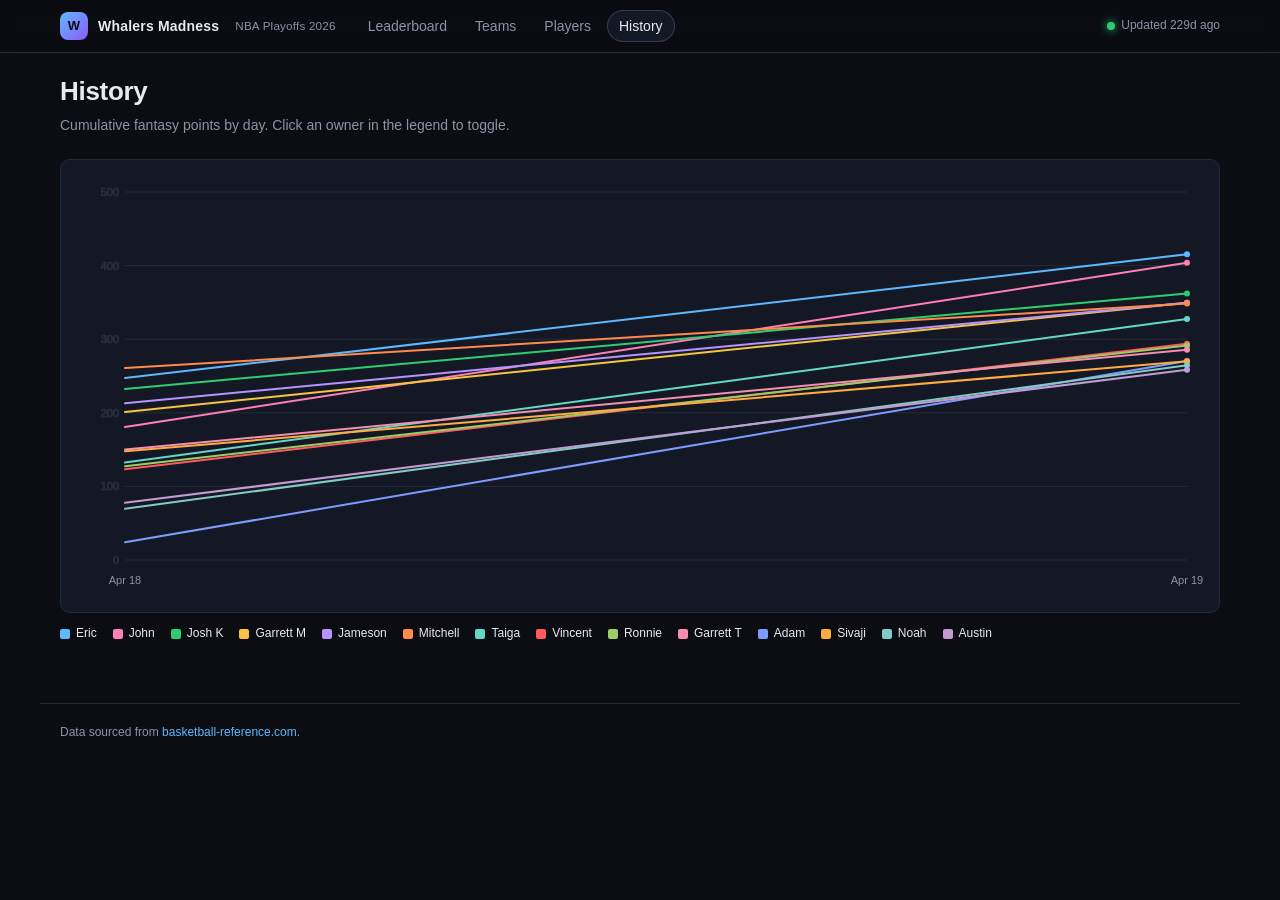
==== history.html @ 72599ed0 "feat: initial Whalers Madness NBA playoff fantasy site Static site with leaderboard, team detail, pl" ====
<!doctype html>
<html lang="en">
<head>
  <meta charset="utf-8">
  <meta name="viewport" content="width=device-width,initial-scale=1">
  <title>History · Whalers Madness</title>
  <link rel="icon" href="data:image/svg+xml;utf8,<svg xmlns='http://www.w3.org/2000/svg' viewBox='0 0 32 32'><rect rx='8' width='32' height='32' fill='%235eb8ff'/><text x='50%25' y='56%25' text-anchor='middle' font-size='18' font-family='system-ui' font-weight='900' fill='%230b0d12'>W</text></svg>">
  <link rel="stylesheet" href="assets/css/style.css">
</head>
<body>
  <header class="site-header">
    <div class="inner">
      <a class="brand" href="./">
        <span class="logo">W</span>
        Whalers Madness <small>NBA Playoffs 2026</small>
      </a>
      <nav class="site-nav">
        <a href="./" data-page="leaderboard">Leaderboard</a>
        <a href="teams.html" data-page="teams">Teams</a>
        <a href="players.html" data-page="players">Players</a>
        <a href="history.html" data-page="history">History</a>
      </nav>
      <span class="updated"><span class="dot"></span><span id="updated-at">Loading…</span></span>
    </div>
  </header>

  <main>
    <h1 class="page-title">History</h1>
    <p class="page-subtitle">Cumulative fantasy points by day. Click an owner in the legend to toggle.</p>
    <div id="chart" class="chart-wrap"><div class="loading">Loading history</div></div>
    <div id="legend" class="chart-legend"></div>
  </main>

  <footer class="site-footer">
    <span>Data sourced from <a href="https://www.basketball-reference.com/" target="_blank" rel="noopener">basketball-reference.com</a>.</span>
  </footer>

  <script type="module" src="assets/js/history.js"></script>
</body>
</html>
---- assets/css/style.css ----
:root {
  --bg: #0b0d12;
  --surface: #141824;
  --surface-2: #1b2030;
  --border: #242a3a;
  --border-strong: #323a4f;
  --text: #e8eaf0;
  --muted: #8c93a4;
  --accent: #5eb8ff;
  --accent-strong: #2e8fe6;
  --gold: #f5c443;
  --silver: #c8cbd1;
  --bronze: #d38a55;
  --good: #2ecc71;
  --bad: #ff5a5f;
  --warn: #f6ad3c;
  --radius: 10px;
  --shadow: 0 1px 0 rgba(255,255,255,0.02), 0 8px 24px rgba(0,0,0,0.25);
  --mono: "SF Mono", "JetBrains Mono", Menlo, Consolas, monospace;
}

* { box-sizing: border-box; }

html, body {
  margin: 0;
  padding: 0;
  background: var(--bg);
  color: var(--text);
  font-family: -apple-system, BlinkMacSystemFont, "Segoe UI", Roboto,
    "Helvetica Neue", Arial, sans-serif;
  font-size: 14px;
  line-height: 1.45;
  -webkit-font-smoothing: antialiased;
}

a { color: var(--accent); text-decoration: none; }
a:hover { color: var(--accent-strong); }

/* ------------------------------------------------------- Header / nav */

.site-header {
  position: sticky;
  top: 0;
  z-index: 10;
  background: rgba(11, 13, 18, 0.92);
  backdrop-filter: blur(10px);
  border-bottom: 1px solid var(--border);
}

.site-header .inner {
  max-width: 1200px;
  margin: 0 auto;
  padding: 10px 20px;
  display: flex;
  align-items: center;
  gap: 20px;
  flex-wrap: wrap;
}

.brand {
  display: flex;
  align-items: center;
  gap: 10px;
  font-weight: 700;
  color: var(--text);
  letter-spacing: 0.2px;
}
.brand .logo {
  width: 28px;
  height: 28px;
  border-radius: 8px;
  background: linear-gradient(135deg, var(--accent) 0%, #8b5cf6 100%);
  display: grid;
  place-items: center;
  color: #0b0d12;
  font-weight: 900;
  font-size: 13px;
}
.brand small {
  font-weight: 500;
  color: var(--muted);
  margin-left: 6px;
}

.site-nav {
  display: flex;
  gap: 4px;
  flex-wrap: wrap;
}
.site-nav a {
  padding: 6px 12px;
  border-radius: 999px;
  color: var(--muted);
  font-weight: 500;
}
.site-nav a:hover { color: var(--text); background: var(--surface); }
.site-nav a.active {
  color: var(--text);
  background: var(--surface);
  box-shadow: inset 0 0 0 1px var(--border-strong);
}

.updated {
  margin-left: auto;
  font-size: 12px;
  color: var(--muted);
  display: flex;
  gap: 6px;
  align-items: center;
}
.updated .dot {
  width: 8px;
  height: 8px;
  border-radius: 50%;
  background: var(--good);
  box-shadow: 0 0 8px var(--good);
  animation: pulse 2s ease-in-out infinite;
}
@keyframes pulse {
  0%, 100% { opacity: 1; }
  50% { opacity: 0.4; }
}

/* --------------------------------------------------------- Main layout */

main {
  max-width: 1200px;
  margin: 0 auto;
  padding: 20px;
}

h1.page-title {
  margin: 0 0 4px 0;
  font-size: 26px;
  letter-spacing: -0.3px;
}
.page-subtitle {
  color: var(--muted);
  margin: 0 0 24px 0;
  font-size: 14px;
}

.section-title {
  margin: 28px 0 12px 0;
  font-size: 15px;
  color: var(--muted);
  letter-spacing: 0.5px;
  text-transform: uppercase;
  font-weight: 600;
}

/* ----------------------------------------------------------- Stat cards */

.stat-row {
  display: grid;
  grid-template-columns: repeat(auto-fit, minmax(180px, 1fr));
  gap: 12px;
  margin-bottom: 24px;
}
.stat-card {
  background: var(--surface);
  border: 1px solid var(--border);
  border-radius: var(--radius);
  padding: 14px 16px;
}
.stat-card .label {
  font-size: 11px;
  text-transform: uppercase;
  letter-spacing: 0.6px;
  color: var(--muted);
  margin-bottom: 4px;
}
.stat-card .value {
  font-size: 22px;
  font-weight: 700;
  color: var(--text);
  font-variant-numeric: tabular-nums;
}
.stat-card .sub {
  font-size: 12px;
  color: var(--muted);
  margin-top: 2px;
}

/* -------------------------------------------------------------- Tables */

.table-wrap {
  background: var(--surface);
  border: 1px solid var(--border);
  border-radius: var(--radius);
  overflow: hidden;
  box-shadow: var(--shadow);
}
.table-scroll { overflow-x: auto; }

table.stats {
  width: 100%;
  border-collapse: collapse;
  font-variant-numeric: tabular-nums;
}
table.stats th,
table.stats td {
  padding: 10px 12px;
  text-align: right;
  white-space: nowrap;
  border-bottom: 1px solid var(--border);
}
table.stats th {
  background: var(--surface-2);
  color: var(--muted);
  font-weight: 600;
  font-size: 12px;
  text-transform: uppercase;
  letter-spacing: 0.4px;
  cursor: pointer;
  user-select: none;
  position: sticky;
  top: 0;
}
table.stats th:hover { color: var(--text); }
table.stats th.sort-asc::after  { content: " \25B2"; font-size: 10px; color: var(--accent); }
table.stats th.sort-desc::after { content: " \25BC"; font-size: 10px; color: var(--accent); }
table.stats tbody tr { transition: background 0.1s; }
table.stats tbody tr:hover { background: rgba(94, 184, 255, 0.05); }
table.stats tbody tr:last-child td { border-bottom: none; }

table.stats td.left,
table.stats th.left { text-align: left; }

table.stats .rank {
  font-weight: 700;
  color: var(--muted);
  width: 44px;
}
table.stats .rank.medal-1 { color: var(--gold); }
table.stats .rank.medal-2 { color: var(--silver); }
table.stats .rank.medal-3 { color: var(--bronze); }

table.stats .big { font-size: 15px; font-weight: 700; color: var(--text); }
table.stats .player-name { font-weight: 600; color: var(--text); }
table.stats .owner-name { font-weight: 700; color: var(--text); font-size: 14px; }
table.stats .muted { color: var(--muted); }

table.stats td.pos-g { color: #7ecbff; }
table.stats td.pos-f { color: #b594ff; }
table.stats td.pos-c { color: #f59b5e; }

/* Bar inside cell for visual leaderboards */
td.bar-cell { min-width: 160px; position: relative; padding-right: 16px; }
td.bar-cell .bar-track {
  height: 6px;
  background: var(--surface-2);
  border-radius: 3px;
  margin-top: 4px;
  overflow: hidden;
}
td.bar-cell .bar-fill {
  height: 100%;
  background: linear-gradient(90deg, var(--accent-strong), var(--accent));
  border-radius: 3px;
}

/* ----------------------------------------------------------- Pills / tags */

.pill {
  display: inline-block;
  padding: 2px 8px;
  border-radius: 999px;
  font-size: 11px;
  font-weight: 600;
  letter-spacing: 0.3px;
  background: var(--surface-2);
  color: var(--muted);
  border: 1px solid var(--border);
}
.pill.active { background: rgba(46, 204, 113, 0.12); color: var(--good); border-color: rgba(46,204,113,0.3); }
.pill.eliminated { background: rgba(255, 90, 95, 0.12); color: var(--bad); border-color: rgba(255,90,95,0.3); }
.pill.team { font-family: var(--mono); background: var(--surface-2); color: var(--text); }

.position-badge {
  display: inline-block;
  min-width: 26px;
  text-align: center;
  padding: 2px 6px;
  border-radius: 4px;
  font-family: var(--mono);
  font-size: 11px;
  font-weight: 600;
  background: var(--surface-2);
  color: var(--muted);
  border: 1px solid var(--border);
}
.position-badge.G { color: #7ecbff; border-color: rgba(126,203,255,0.3); }
.position-badge.F { color: #b594ff; border-color: rgba(181,148,255,0.3); }
.position-badge.C { color: #f59b5e; border-color: rgba(245,155,94,0.3); }

/* ------------------------------------------------------ Team grid cards */

.team-grid {
  display: grid;
  grid-template-columns: repeat(auto-fill, minmax(280px, 1fr));
  gap: 14px;
}
.team-card {
  background: var(--surface);
  border: 1px solid var(--border);
  border-radius: var(--radius);
  padding: 16px;
  display: flex;
  flex-direction: column;
  gap: 10px;
  transition: border-color 0.1s, transform 0.1s;
  cursor: pointer;
}
.team-card:hover {
  border-color: var(--accent);
  transform: translateY(-1px);
}
.team-card .head {
  display: flex;
  justify-content: space-between;
  align-items: baseline;
  gap: 8px;
}
.team-card .owner {
  font-weight: 700;
  font-size: 16px;
  color: var(--text);
}
.team-card .rank-pill {
  font-size: 11px;
  color: var(--muted);
  font-weight: 600;
}
.team-card .fp {
  font-size: 28px;
  font-weight: 800;
  letter-spacing: -0.5px;
  font-variant-numeric: tabular-nums;
}
.team-card .meta {
  display: flex;
  gap: 14px;
  color: var(--muted);
  font-size: 12px;
}

/* ---------------------------------------------------------- Team detail */

.team-summary {
  display: grid;
  grid-template-columns: 1fr auto;
  align-items: center;
  gap: 20px;
  background: var(--surface);
  border: 1px solid var(--border);
  border-radius: var(--radius);
  padding: 20px 24px;
  margin-bottom: 24px;
}
.team-summary h2 {
  margin: 0;
  font-size: 28px;
  letter-spacing: -0.5px;
}
.team-summary .sub {
  color: var(--muted);
  margin-top: 4px;
}
.team-summary .big-fp {
  font-size: 38px;
  font-weight: 800;
  font-variant-numeric: tabular-nums;
  letter-spacing: -1px;
}

/* ------------------------------------------------------------ Loading */

.loading, .error-box {
  padding: 40px;
  text-align: center;
  color: var(--muted);
}
.loading::after {
  content: "";
  display: inline-block;
  width: 14px;
  height: 14px;
  border: 2px solid var(--muted);
  border-top-color: transparent;
  border-radius: 50%;
  animation: spin 0.8s linear infinite;
  margin-left: 8px;
  vertical-align: middle;
}
@keyframes spin { to { transform: rotate(360deg); } }

.error-box {
  background: rgba(255, 90, 95, 0.08);
  border: 1px solid rgba(255, 90, 95, 0.3);
  border-radius: var(--radius);
  color: var(--bad);
}

/* -------------------------------------------------------- Search / filter */

.toolbar {
  display: flex;
  gap: 10px;
  align-items: center;
  margin-bottom: 12px;
  flex-wrap: wrap;
}
.search-input {
  flex: 1;
  min-width: 200px;
  background: var(--surface);
  border: 1px solid var(--border);
  border-radius: 8px;
  padding: 8px 12px;
  color: var(--text);
  font-size: 14px;
  outline: none;
}
.search-input:focus { border-color: var(--accent); }

.filter-group {
  display: flex;
  gap: 2px;
  background: var(--surface);
  border: 1px solid var(--border);
  border-radius: 8px;
  padding: 3px;
}
.filter-group button {
  background: transparent;
  border: none;
  color: var(--muted);
  padding: 6px 12px;
  border-radius: 6px;
  font-size: 13px;
  cursor: pointer;
  font-weight: 500;
}
.filter-group button:hover { color: var(--text); }
.filter-group button.active {
  background: var(--surface-2);
  color: var(--text);
}

/* ---------------------------------------------------------- History chart */

.chart-wrap {
  background: var(--surface);
  border: 1px solid var(--border);
  border-radius: var(--radius);
  padding: 16px;
  overflow-x: auto;
}
.chart-wrap svg { display: block; }
.chart-legend {
  display: flex;
  flex-wrap: wrap;
  gap: 10px 16px;
  margin-top: 12px;
  font-size: 12px;
}
.chart-legend .entry {
  display: inline-flex;
  align-items: center;
  gap: 6px;
  color: var(--muted);
  cursor: pointer;
  user-select: none;
}
.chart-legend .entry .swatch {
  width: 10px;
  height: 10px;
  border-radius: 2px;
  display: inline-block;
}
.chart-legend .entry.on { color: var(--text); }
.chart-legend .entry.off .swatch { opacity: 0.25; }

/* ----------------------------------------------------------- Footer */

footer.site-footer {
  max-width: 1200px;
  margin: 40px auto 20px auto;
  padding: 20px;
  color: var(--muted);
  font-size: 12px;
  border-top: 1px solid var(--border);
  display: flex;
  justify-content: space-between;
  flex-wrap: wrap;
  gap: 10px;
}

/* --------------------------------------------------------- Small screens */

@media (max-width: 640px) {
  h1.page-title { font-size: 22px; }
  table.stats th, table.stats td { padding: 8px 8px; font-size: 13px; }
  .team-summary { grid-template-columns: 1fr; }
  .team-summary .big-fp { font-size: 30px; }
  main { padding: 14px; }
  .updated { width: 100%; order: 99; }
  .hide-sm { display: none !important; }
}
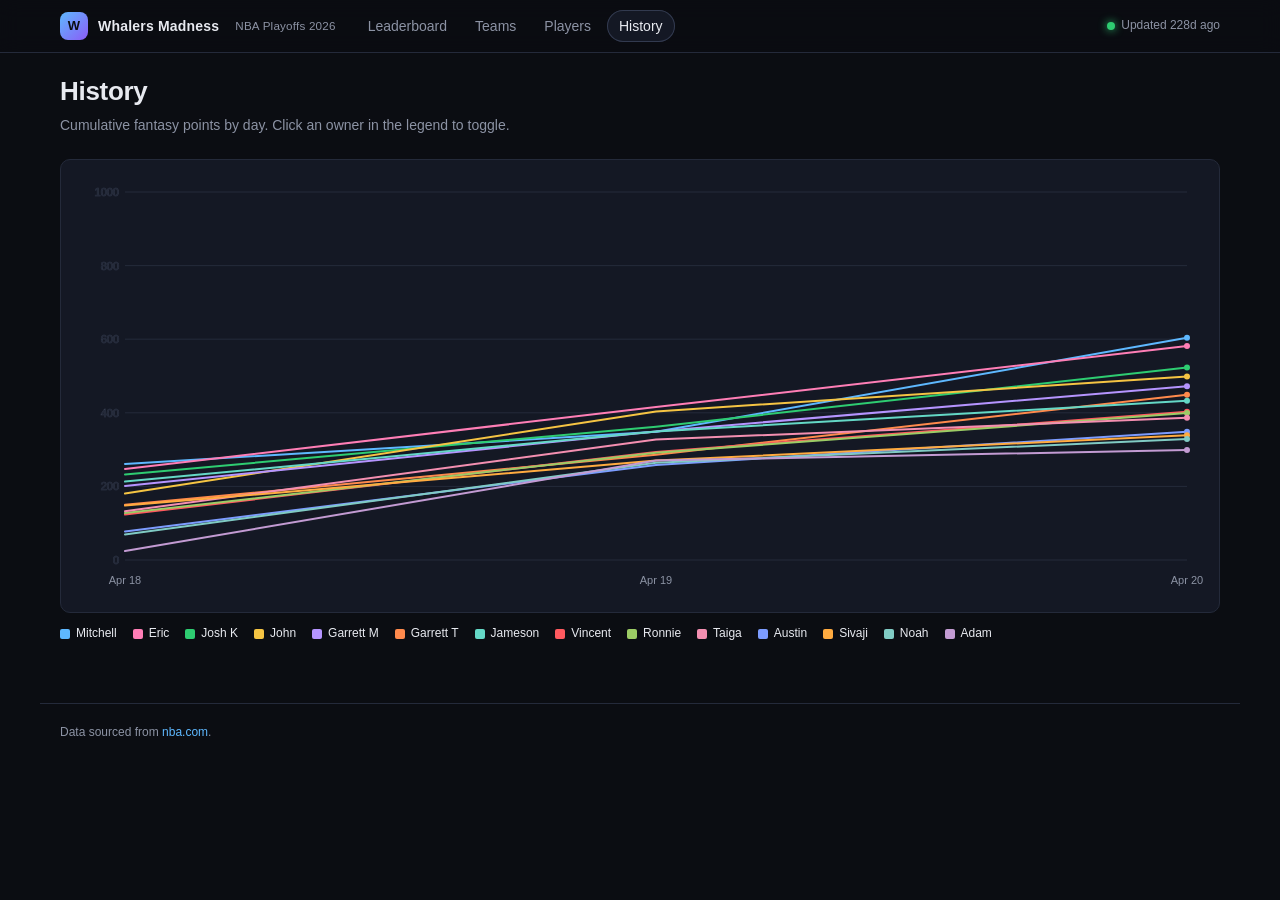
==== commit afe11e3a: "fix: update data source attribution and make player rows fully clickable - Replace all basketball-re" ====
--- a/history.html
+++ b/history.html
@@ -32,7 +32,7 @@
   </main>
 
   <footer class="site-footer">
-    <span>Data sourced from <a href="https://www.basketball-reference.com/" target="_blank" rel="noopener">basketball-reference.com</a>.</span>
+    <span>Data sourced from <a href="https://www.nba.com/" target="_blank" rel="noopener">nba.com</a>.</span>
   </footer>
 
   <script type="module" src="assets/js/history.js"></script>
--- a/assets/css/style.css
+++ b/assets/css/style.css
@@ -222,6 +222,7 @@
 table.stats th.sort-desc::after { content: " \25BC"; font-size: 10px; color: var(--accent); }
 table.stats tbody tr { transition: background 0.1s; }
 table.stats tbody tr:hover { background: rgba(94, 184, 255, 0.05); }
+table.stats tbody tr.clickable-row:hover { background: rgba(94, 184, 255, 0.1); cursor: pointer; }
 table.stats tbody tr:last-child td { border-bottom: none; }
 
 table.stats td.left,
@@ -237,7 +238,8 @@
 table.stats .rank.medal-3 { color: var(--bronze); }
 
 table.stats .big { font-size: 15px; font-weight: 700; color: var(--text); }
-table.stats .player-name { font-weight: 600; color: var(--text); }
+table.stats .player-name { font-weight: 600; color: var(--accent); }
+table.stats tr.clickable-row .player-name { text-decoration: underline; text-underline-offset: 2px; }
 table.stats .owner-name { font-weight: 700; color: var(--text); font-size: 14px; }
 table.stats .muted { color: var(--muted); }
 
@@ -497,6 +499,168 @@
   gap: 10px;
 }
 
+/* ----------------------------------------------------- Rank movement */
+
+.move {
+  display: inline-block;
+  min-width: 32px;
+  padding: 2px 6px;
+  border-radius: 6px;
+  font-size: 12px;
+  font-weight: 600;
+  font-family: var(--mono);
+  text-align: center;
+  background: var(--surface-2);
+  color: var(--muted);
+}
+.move.up { color: var(--good); background: rgba(46, 204, 113, 0.12); }
+.move.down { color: var(--bad); background: rgba(255, 90, 95, 0.12); }
+.move.flat { color: var(--muted); }
+
+/* ---------------------------------------------------- Today's games */
+
+.today-strip {
+  margin: 14px 0 20px 0;
+}
+.today-label {
+  font-size: 11px;
+  letter-spacing: 0.6px;
+  text-transform: uppercase;
+  color: var(--muted);
+  margin-bottom: 8px;
+}
+.today-games {
+  display: grid;
+  grid-template-columns: repeat(auto-fill, minmax(220px, 1fr));
+  gap: 10px;
+}
+.today-game {
+  background: var(--surface);
+  border: 1px solid var(--border);
+  border-radius: var(--radius);
+  padding: 10px 12px;
+  display: grid;
+  grid-template-columns: 1fr auto;
+  grid-template-rows: auto auto;
+  align-items: center;
+  gap: 4px 10px;
+}
+.today-matchup {
+  display: flex;
+  align-items: center;
+  gap: 6px;
+  font-size: 13px;
+}
+.today-score {
+  font-family: var(--mono);
+  font-weight: 700;
+  font-size: 15px;
+}
+.today-status {
+  font-size: 12px;
+  color: var(--muted);
+}
+.today-pill {
+  font-size: 10px;
+  padding: 2px 6px;
+  border-radius: 4px;
+  background: var(--surface-2);
+  color: var(--muted);
+  text-transform: uppercase;
+  letter-spacing: 0.4px;
+}
+.today-pill.final { color: var(--muted); }
+.today-pill.live {
+  color: #fff;
+  background: var(--bad);
+  animation: pulse 1.8s infinite;
+}
+.today-pill.scheduled { color: var(--accent); background: rgba(94, 184, 255, 0.1); }
+.today-series {
+  grid-column: 1 / -1;
+  font-size: 11px;
+  color: var(--muted);
+  font-family: var(--mono);
+}
+.today-empty {
+  background: var(--surface);
+  border: 1px solid var(--border);
+  border-radius: var(--radius);
+  padding: 10px 14px;
+  display: flex;
+  align-items: center;
+  gap: 12px;
+  color: var(--muted);
+  font-size: 13px;
+}
+.today-empty .today-label { margin: 0; }
+
+@keyframes pulse {
+  0%, 100% { opacity: 1; }
+  50% { opacity: 0.55; }
+}
+
+/* ------------------------------------------------------- Insights */
+
+.insights { margin-top: 30px; }
+.section-title {
+  font-size: 14px;
+  letter-spacing: 0.6px;
+  text-transform: uppercase;
+  color: var(--muted);
+  margin: 0 0 12px 0;
+  font-weight: 600;
+}
+.insight-card { }
+
+/* ---------------------------------------------------- Series strip */
+
+.series-strip {
+  display: grid;
+  grid-template-columns: repeat(auto-fill, minmax(240px, 1fr));
+  gap: 10px;
+  margin: 14px 0 24px 0;
+}
+.series-card {
+  background: var(--surface);
+  border: 1px solid var(--border);
+  border-radius: var(--radius);
+  padding: 10px 12px;
+  display: flex;
+  flex-direction: column;
+  gap: 6px;
+}
+.series-card .round-label {
+  font-size: 10px;
+  letter-spacing: 0.5px;
+  text-transform: uppercase;
+  color: var(--muted);
+}
+.series-card .matchup {
+  display: flex;
+  align-items: center;
+  justify-content: space-between;
+  font-family: var(--mono);
+  font-size: 14px;
+}
+.series-card .matchup .leader { color: var(--good); font-weight: 700; }
+.series-card .matchup .trailer { color: var(--muted); }
+.series-card.over .matchup .leader { color: var(--gold); }
+.series-card.risk { border-color: rgba(255, 90, 95, 0.4); }
+
+/* ---------------------------------------------------- At-risk pill */
+
+.pill.at-risk {
+  background: rgba(246, 173, 60, 0.12);
+  color: var(--warn);
+  border: 1px solid rgba(246, 173, 60, 0.25);
+}
+
+/* ---------------------------------------------------- Game log table */
+
+.gamelog-table td, .gamelog-table th { font-family: var(--mono); }
+.gamelog-bigfp { font-weight: 700; }
+
 /* --------------------------------------------------------- Small screens */
 
 @media (max-width: 640px) {
@@ -507,4 +671,6 @@
   main { padding: 14px; }
   .updated { width: 100%; order: 99; }
   .hide-sm { display: none !important; }
-}
+  .today-games { grid-template-columns: 1fr; }
+  .series-strip { grid-template-columns: 1fr 1fr; }
+}
